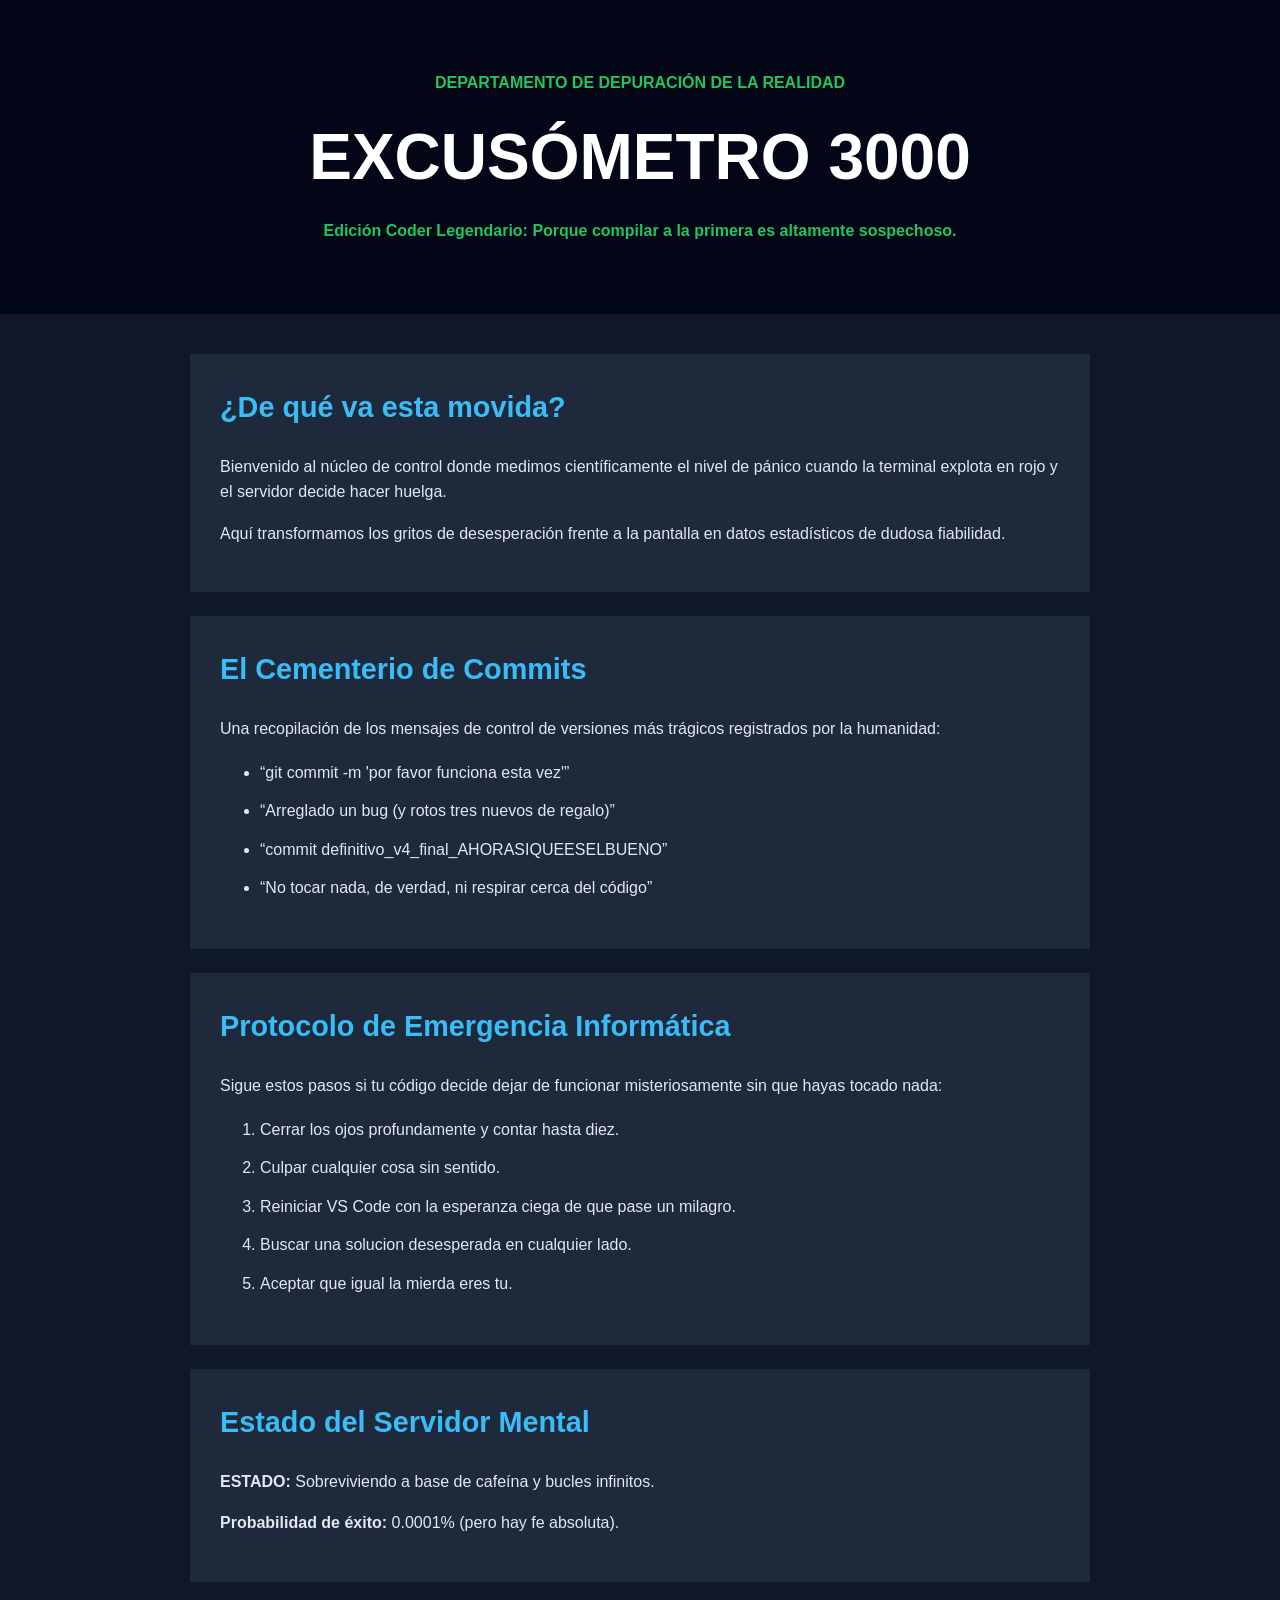
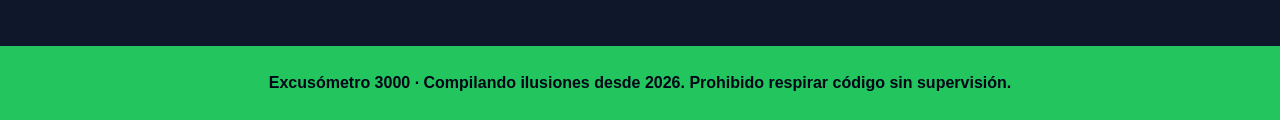
==== index.html @ 71c15f96 "m" ====
<!DOCTYPE html>
<html lang="es">

<head>
    <meta charset="UTF-8">
    <meta name="viewport" content="width=device-width, initial-scale=1.0">
    <meta name="description" content="Excusómetro 3000: Edición Coder Legendario - El sistema definitivo para medir la catástrofe del código">
    <meta name="keywords" content="excusómetro, programador, bugs, código, excusas">
    <title>Excusómetro 3000 | Edición Coder</title>
    <link rel="stylesheet" href="estilos.css">
</head>

<body>

    <header>
        <p>DEPARTAMENTO DE DEPURACIÓN DE LA REALIDAD</p>
        <h1>EXCUSÓMETRO 3000</h1>
        <p>Edición Coder Legendario: Porque compilar a la primera es altamente sospechoso.</p>
    </header>

    <main>

        <section>
            <h2>¿De qué va esta movida?</h2>
            <p>
                Bienvenido al núcleo de control donde medimos científicamente el nivel de pánico 
                cuando la terminal explota en rojo y el servidor decide hacer huelga.
            </p>
            <p>
                Aquí transformamos los gritos de desesperación frente a la pantalla en datos 
                estadísticos de dudosa fiabilidad.
            </p>
        </section>

        <section>
            <h2>El Cementerio de Commits</h2>
            <p>
                Una recopilación de los mensajes de control de versiones más trágicos 
                registrados por la humanidad:
            </p>
            <ul>
                <li>“git commit -m 'por favor funciona esta vez'”</li>
                <li>“Arreglado un bug (y rotos tres nuevos de regalo)”</li>
                <li>“commit definitivo_v4_final_AHORASIQUEESELBUENO”</li>
                <li>“No tocar nada, de verdad, ni respirar cerca del código”</li>

            </ul>
        </section>

        <section>
            <h2>Protocolo de Emergencia Informática</h2>
            <p>
                Sigue estos pasos si tu código decide dejar de funcionar misteriosamente sin que hayas tocado nada:
            </p>
            <ol>
                <li>Cerrar los ojos profundamente y contar hasta diez.</li>
                <li>Culpar cualquier cosa sin sentido.</li>
                <li>Reiniciar VS Code con la esperanza ciega de que pase un milagro.</li>
                <li>Buscar una solucion desesperada en cualquier lado.</li>
                <li>Aceptar que igual la mierda eres tu.</li>
            </ol>
        </section>

       <section>
            <h2>Estado del Servidor Mental</h2>
            <p>
                <strong>ESTADO:</strong> Sobreviviendo a base de cafeína y bucles infinitos.
            </p>
            <p>
                <strong>Probabilidad de éxito:</strong> 0.0001% (pero hay fe absoluta).
            </p>
        </section>

    </main>

    <footer>
        <p>Excusómetro 3000 · Compilando ilusiones desde 2026. Prohibido respirar código sin supervisión.</p>
    </footer>

</body>

</html>
---- estilos.css ----
body {
    font-family: Arial, Helvetica, sans-serif;
    margin: 0;
    background-color: #0f172a;
    color: #e2e8f0;
    font-size: 16px;
    line-height: 1.6;
}

header {
    background-color: #020617;
    color: #e2e8f0;
    text-align: center;
    padding: 60px 30px;
}

header p {
    color: #22c55e;
    font-size: 1rem;
    font-weight: 700;
    margin: 10px 0;
}

h1 {
    color: #ffffff;
    font-size: 4rem;
    font-weight: 700;
    margin: 10px 0;
}

main {
    max-width: 900px;
    margin: auto;
    padding: 40px 30px;
}

section {
    background-color: #1e293b;
    margin-bottom: 24px;
    padding: 30px;
}

h2 {
    color: #38bdf8;
    font-size: 1.8rem;
    font-weight: 700;
    margin-top: 0;
}

p {
    margin-bottom: 16px;
}

ul {
    line-height: 1.9;
}

ol {
    line-height: 1.9;
}

li {
    margin-bottom: 8px;
}

footer {
    background-color: #22c55e;
    color: #020617;
    text-align: center;
    padding: 24px;
}

footer p {
    font-weight: 700;
    margin: 0;
}
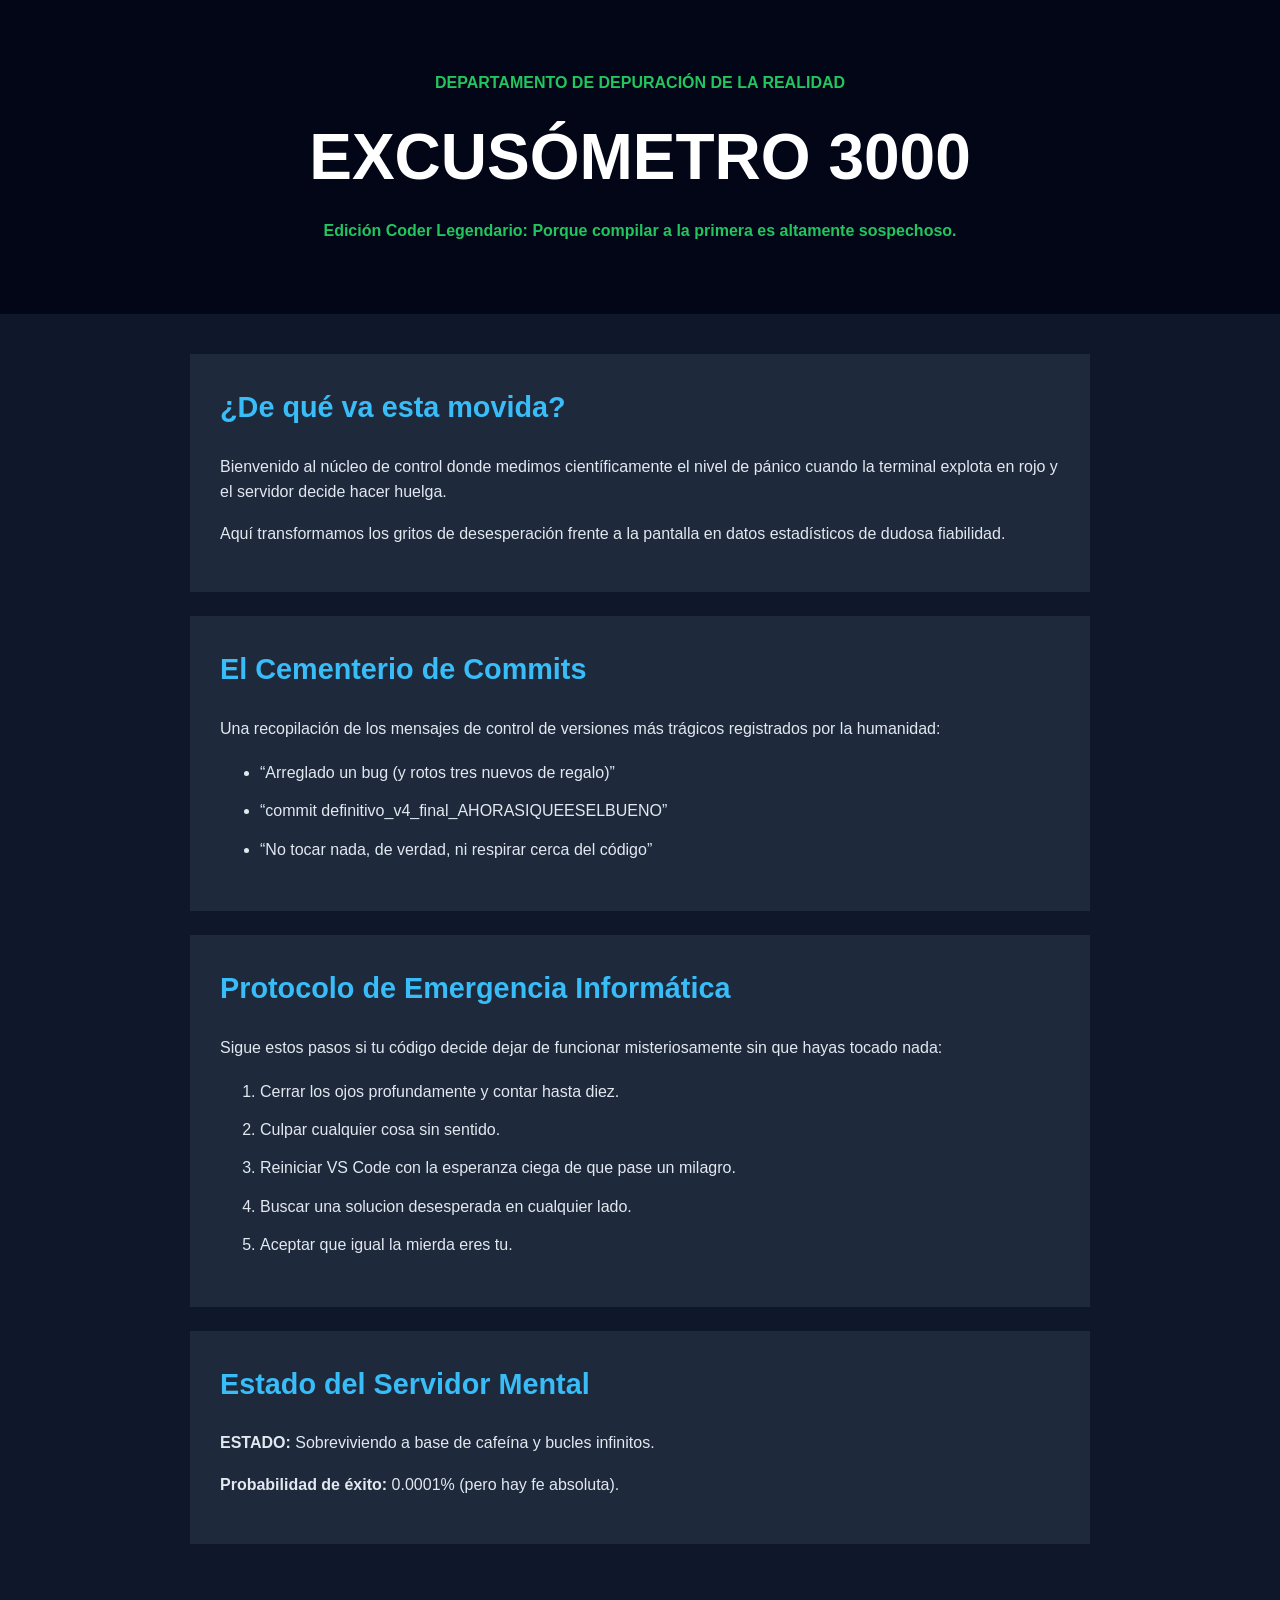
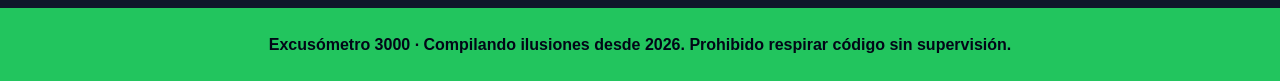
==== commit 284d6d15: "m" ====
--- a/index.html
+++ b/index.html
@@ -39,7 +39,7 @@
                 registrados por la humanidad:
             </p>
             <ul>
-                <li>“git commit -m 'por favor funciona esta vez'”</li>
+                
                 <li>“Arreglado un bug (y rotos tres nuevos de regalo)”</li>
                 <li>“commit definitivo_v4_final_AHORASIQUEESELBUENO”</li>
                 <li>“No tocar nada, de verdad, ni respirar cerca del código”</li>
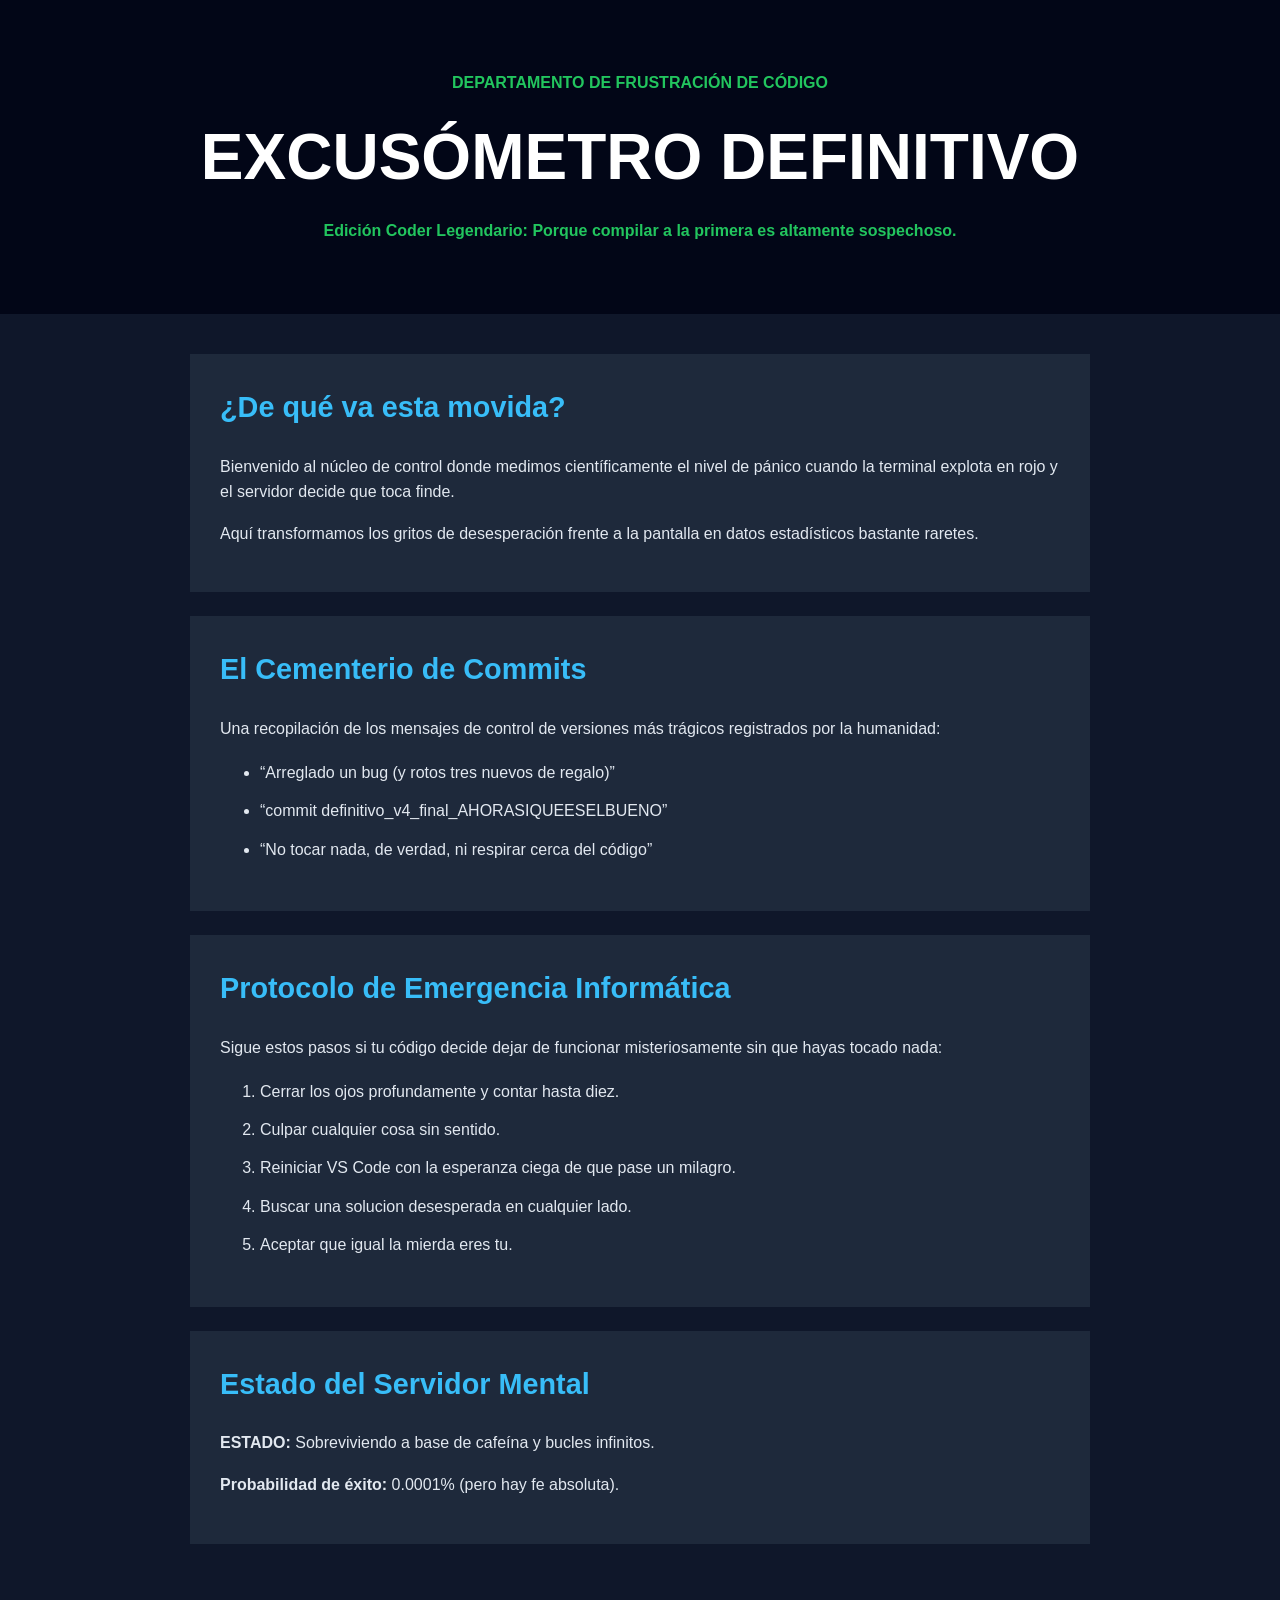
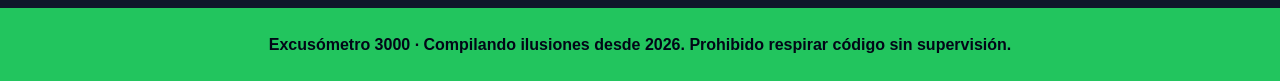
==== commit 10cc4c04: "m" ====
--- a/index.html
+++ b/index.html
@@ -13,8 +13,8 @@
 <body>
 
     <header>
-        <p>DEPARTAMENTO DE DEPURACIÓN DE LA REALIDAD</p>
-        <h1>EXCUSÓMETRO 3000</h1>
+        <p>DEPARTAMENTO DE FRUSTRACIÓN DE CÓDIGO</p>
+        <h1>EXCUSÓMETRO DEFINITIVO</h1>
         <p>Edición Coder Legendario: Porque compilar a la primera es altamente sospechoso.</p>
     </header>
 
@@ -24,11 +24,11 @@
             <h2>¿De qué va esta movida?</h2>
             <p>
                 Bienvenido al núcleo de control donde medimos científicamente el nivel de pánico 
-                cuando la terminal explota en rojo y el servidor decide hacer huelga.
+                cuando la terminal explota en rojo y el servidor decide que toca finde.
             </p>
             <p>
                 Aquí transformamos los gritos de desesperación frente a la pantalla en datos 
-                estadísticos de dudosa fiabilidad.
+                estadísticos bastante raretes.
             </p>
         </section>
 
@@ -39,7 +39,7 @@
                 registrados por la humanidad:
             </p>
             <ul>
-                
+
                 <li>“Arreglado un bug (y rotos tres nuevos de regalo)”</li>
                 <li>“commit definitivo_v4_final_AHORASIQUEESELBUENO”</li>
                 <li>“No tocar nada, de verdad, ni respirar cerca del código”</li>
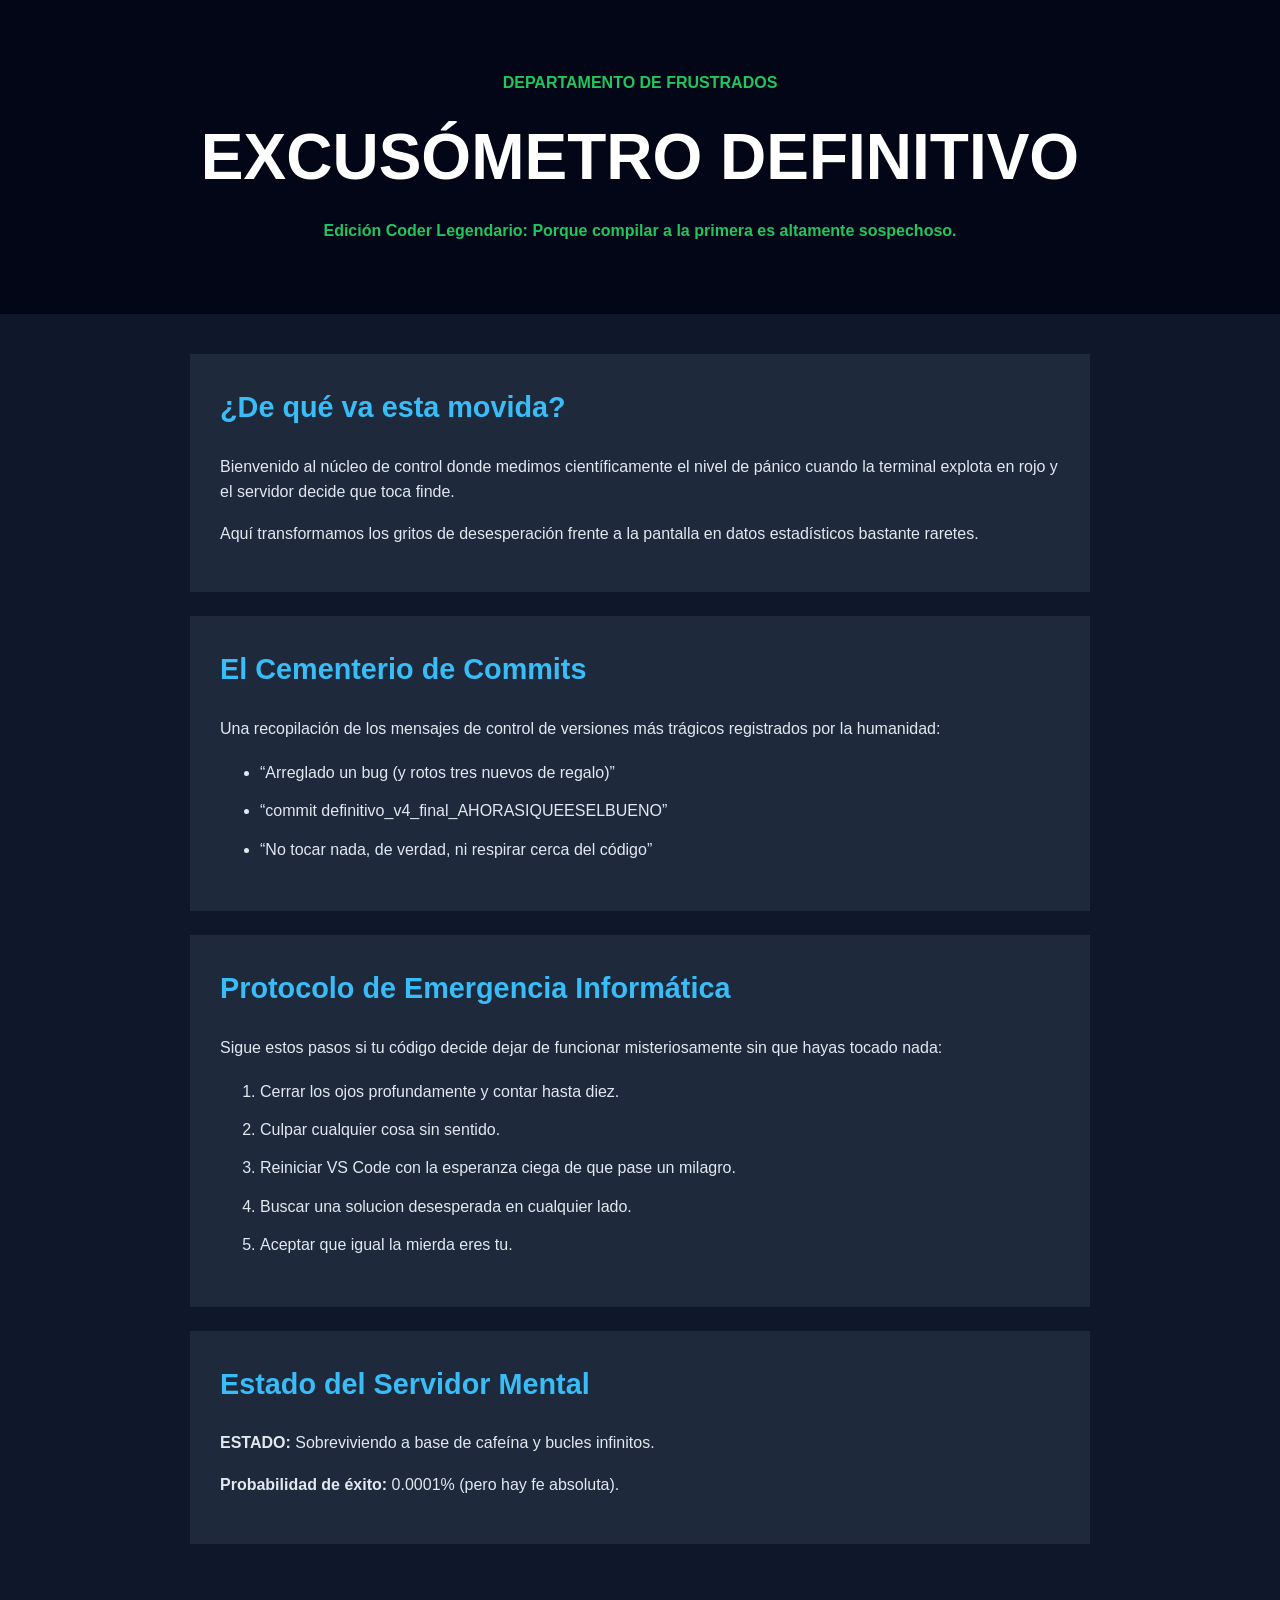
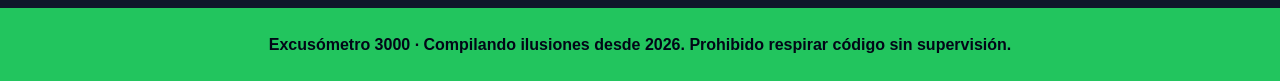
==== commit f516f0ec: "sss" ====
--- a/index.html
+++ b/index.html
@@ -13,7 +13,7 @@
 <body>
 
     <header>
-        <p>DEPARTAMENTO DE FRUSTRACIÓN DE CÓDIGO</p>
+        <p>DEPARTAMENTO DE FRUSTRADOS</p>
         <h1>EXCUSÓMETRO DEFINITIVO</h1>
         <p>Edición Coder Legendario: Porque compilar a la primera es altamente sospechoso.</p>
     </header>
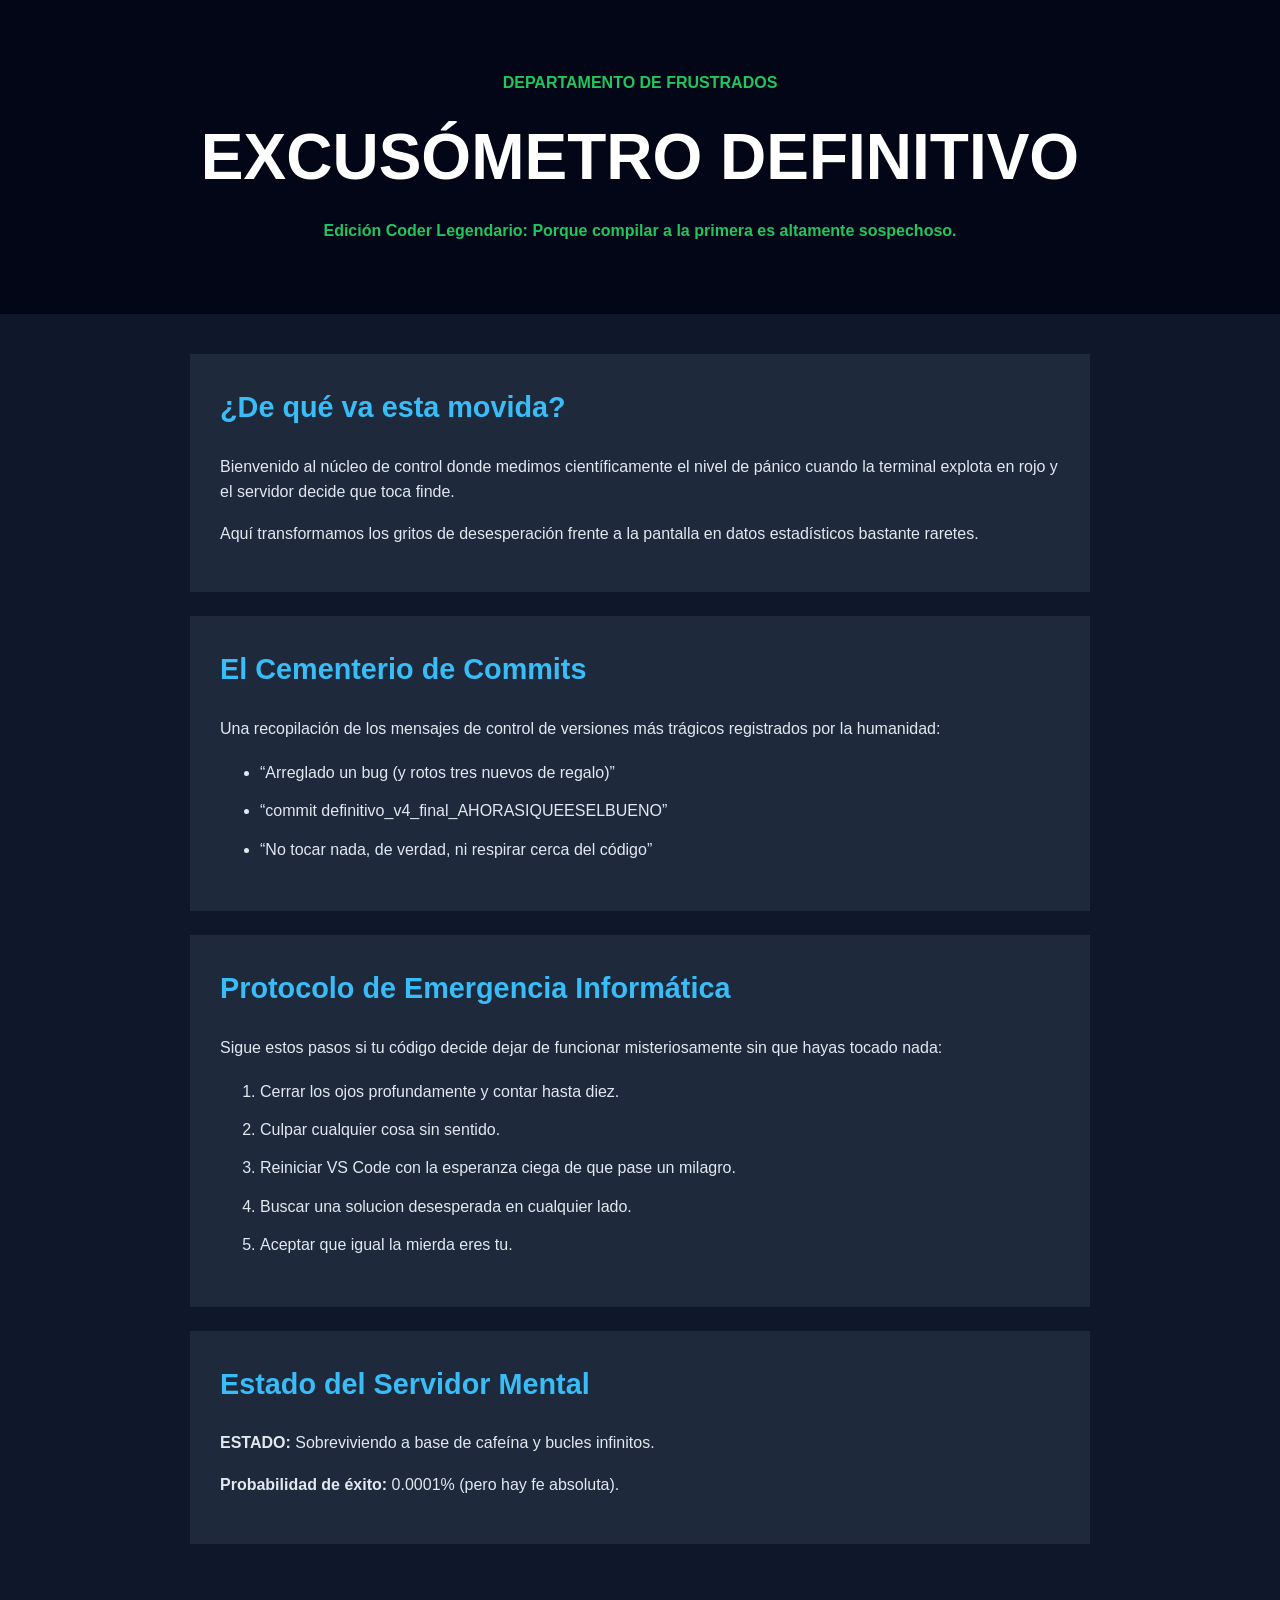
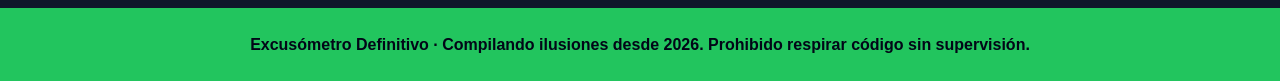
==== commit a42fc8cc: "d" ====
--- a/index.html
+++ b/index.html
@@ -6,7 +6,7 @@
     <meta name="viewport" content="width=device-width, initial-scale=1.0">
     <meta name="description" content="Excusómetro 3000: Edición Coder Legendario - El sistema definitivo para medir la catástrofe del código">
     <meta name="keywords" content="excusómetro, programador, bugs, código, excusas">
-    <title>Excusómetro 3000 | Edición Coder</title>
+    <title>Excusómetro Definitivo | Edición Coder</title>
     <link rel="stylesheet" href="estilos.css">
 </head>
 
@@ -74,7 +74,7 @@
     </main>
 
     <footer>
-        <p>Excusómetro 3000 · Compilando ilusiones desde 2026. Prohibido respirar código sin supervisión.</p>
+        <p>Excusómetro Definitivo · Compilando ilusiones desde 2026. Prohibido respirar código sin supervisión.</p>
     </footer>
 
 </body>
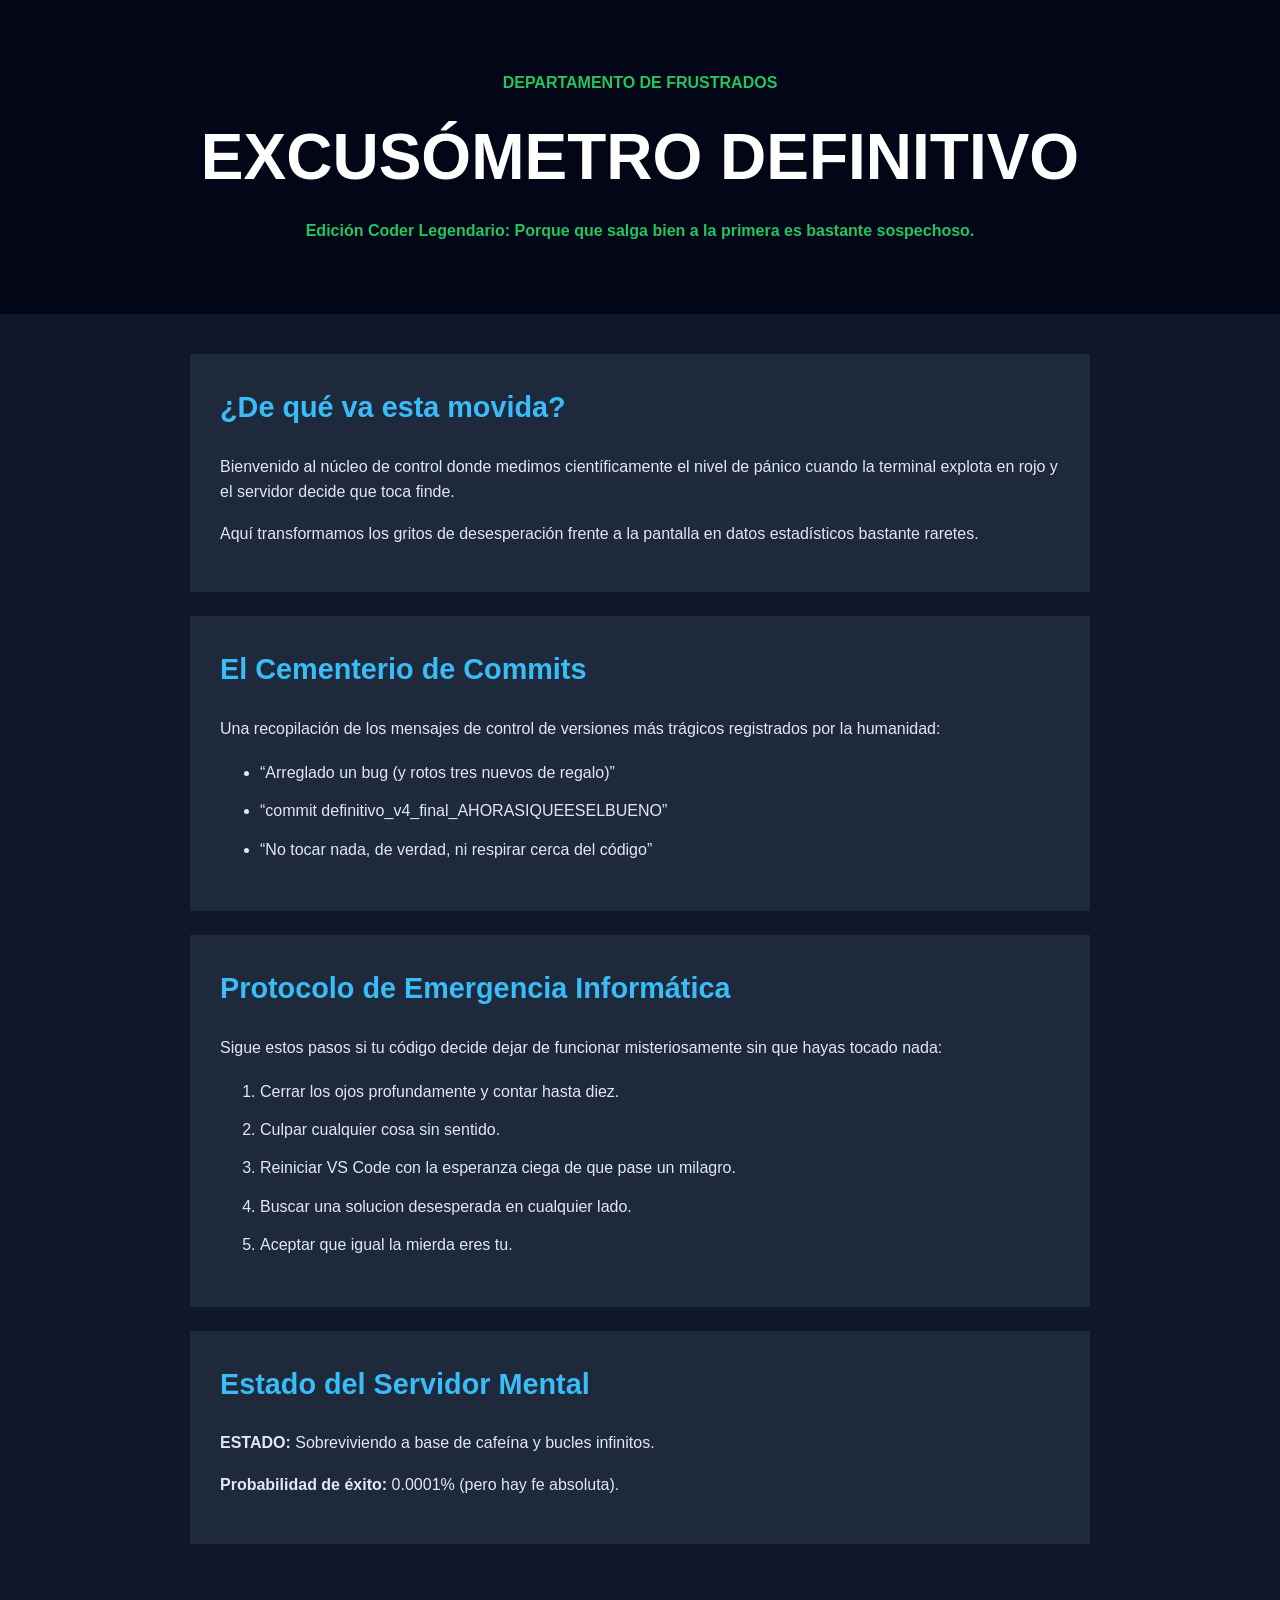
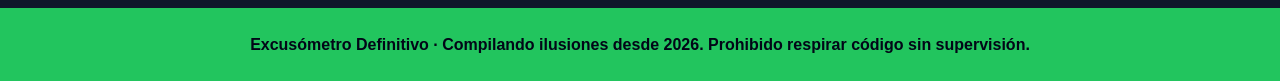
==== commit 8e745826: "a" ====
--- a/index.html
+++ b/index.html
@@ -15,7 +15,7 @@
     <header>
         <p>DEPARTAMENTO DE FRUSTRADOS</p>
         <h1>EXCUSÓMETRO DEFINITIVO</h1>
-        <p>Edición Coder Legendario: Porque compilar a la primera es altamente sospechoso.</p>
+        <p>Edición Coder Legendario: Porque que salga bien a la primera es bastante sospechoso.</p>
     </header>
 
     <main>
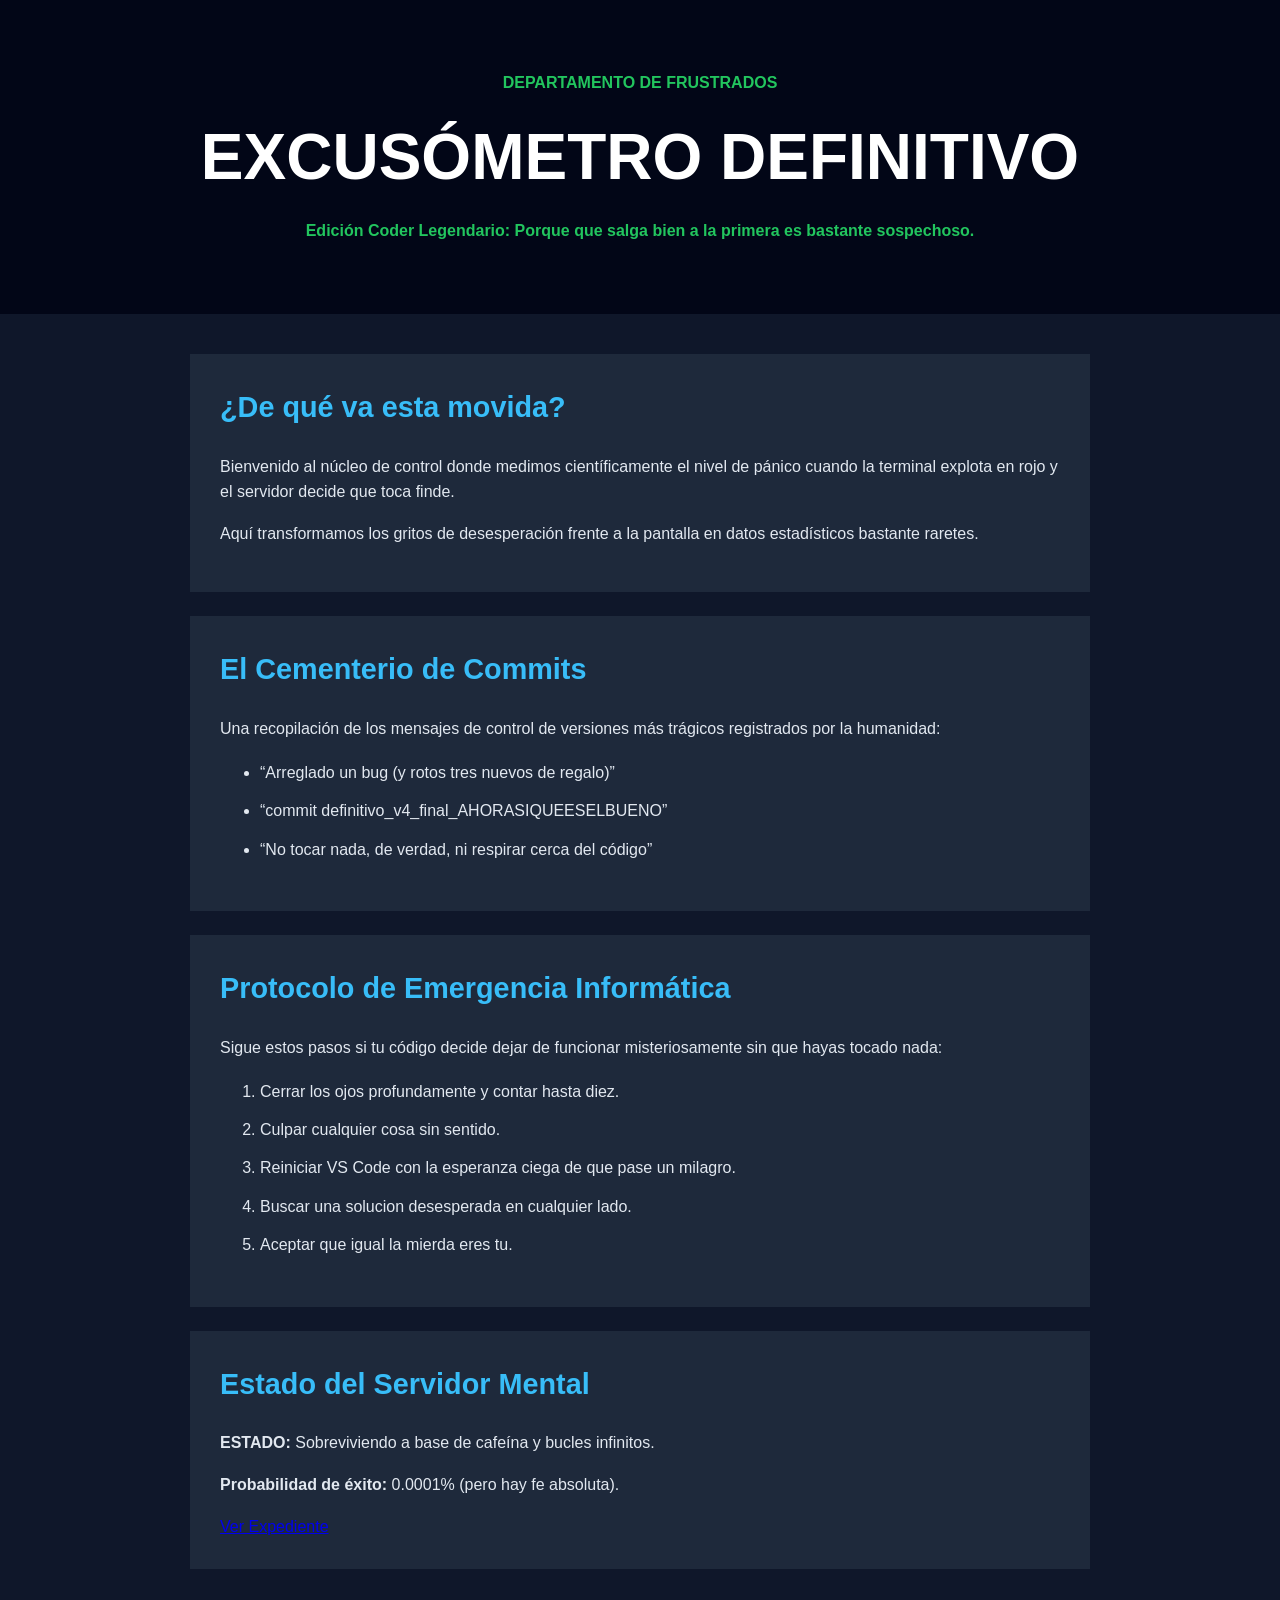
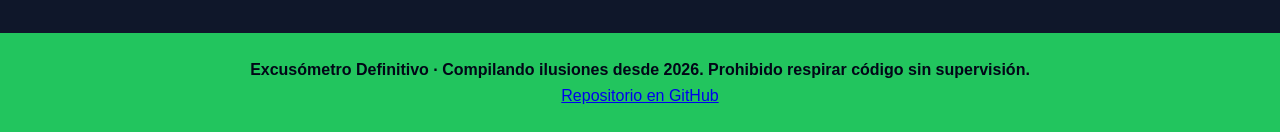
==== commit 9288ce75: "enlaces" ====
--- a/index.html
+++ b/index.html
@@ -69,12 +69,14 @@
             <p>
                 <strong>Probabilidad de éxito:</strong> 0.0001% (pero hay fe absoluta).
             </p>
+            <a href="paginas/expediente.html" target="_blank">Ver Expediente</a>
         </section>
 
     </main>
 
     <footer>
         <p>Excusómetro Definitivo · Compilando ilusiones desde 2026. Prohibido respirar código sin supervisión.</p>
+        <a href="https://github.com/albertomarquezcastan/Excusometro-Prime/tree/desarrollo" target="_blank">Repositorio en GitHub</a>
     </footer>
 
 </body>
